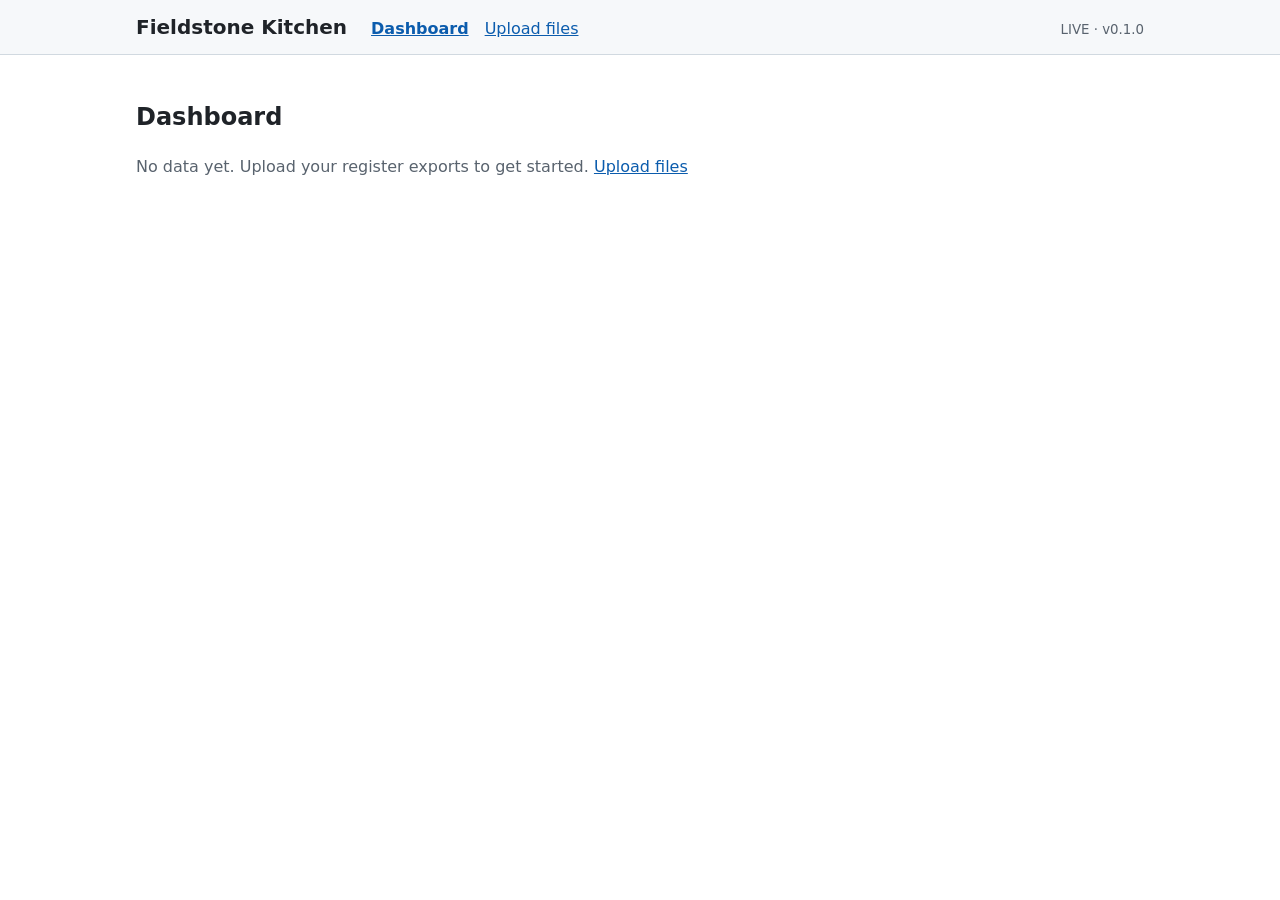
==== fuad/live/index.html @ 7886af67 "promote fuad live" ====
<!doctype html>
<html lang="en">
  <head>
    <meta charset="UTF-8" />
    <meta name="viewport" content="width=device-width, initial-scale=1.0" />
    <title>Fieldstone Kitchen</title>
    <script type="module" crossorigin src="./assets/index-jzZAbOwl.js"></script>
    <link rel="stylesheet" crossorigin href="./assets/index-DM6PbpDL.css">
  </head>
  <body>
    <div id="root"></div>
  </body>
</html>
---- fuad/live/assets/index-DM6PbpDL.css ----
:root{--font:system-ui, -apple-system, "Segoe UI", Roboto, sans-serif;--font-mono:ui-monospace, "SF Mono", Menlo, monospace;--text:#1f2328;--text-muted:#59636e;--bg:#fff;--bg-subtle:#f6f8fa;--border:#d1d9e0;--accent:#0b5cad;--accent-bg:#e8f1fb;--ok:#1a7f37;--ok-bg:#e9f7ec;--warn:#9a6700;--warn-bg:#fff8c5;--bad:#cf222e;--bad-bg:#ffebe9;--space-1:4px;--space-2:8px;--space-3:12px;--space-4:16px;--space-6:24px;--space-8:32px;--radius:8px;--max-width:1040px;--size-sm:.875rem;--size-md:1rem;--size-lg:1.25rem;--size-xl:1.75rem}*{box-sizing:border-box}body{font-family:var(--font);color:var(--text);background:var(--bg);font-size:var(--size-md);margin:0;line-height:1.5}a{color:var(--accent)}table{border-collapse:collapse;width:100%}th,td{text-align:left;padding:var(--space-2) var(--space-3);border-bottom:1px solid var(--border)}th{font-size:var(--size-sm);color:var(--text-muted);font-weight:600}td.num,th.num{text-align:right;font-variant-numeric:tabular-nums}.card{border:1px solid var(--border);border-radius:var(--radius);padding:var(--space-4);background:var(--bg)}.muted{color:var(--text-muted)}.badge{padding:0 var(--space-2);font-size:var(--size-sm);border-radius:999px;display:inline-block}.badge.ok{color:var(--ok);background:var(--ok-bg)}.badge.warn{color:var(--warn);background:var(--warn-bg)}.badge.bad{color:var(--bad);background:var(--bad-bg)}
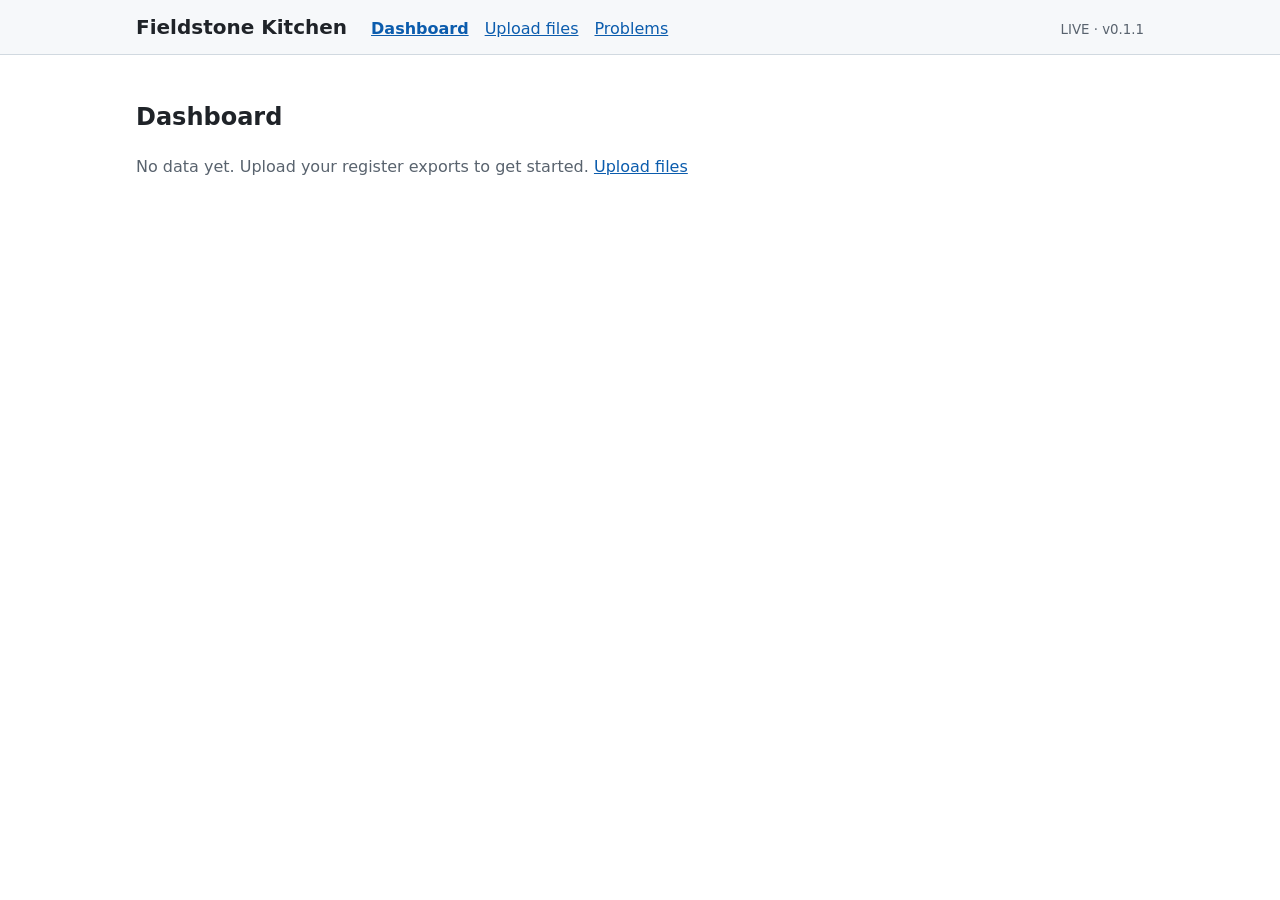
==== commit aa48dccf: "promote fuad live" ====
--- a/fuad/live/index.html
+++ b/fuad/live/index.html
@@ -4,7 +4,7 @@
     <meta charset="UTF-8" />
     <meta name="viewport" content="width=device-width, initial-scale=1.0" />
     <title>Fieldstone Kitchen</title>
-    <script type="module" crossorigin src="./assets/index-jzZAbOwl.js"></script>
+    <script type="module" crossorigin src="./assets/index-Cm_ZsHpG.js"></script>
     <link rel="stylesheet" crossorigin href="./assets/index-DM6PbpDL.css">
   </head>
   <body>
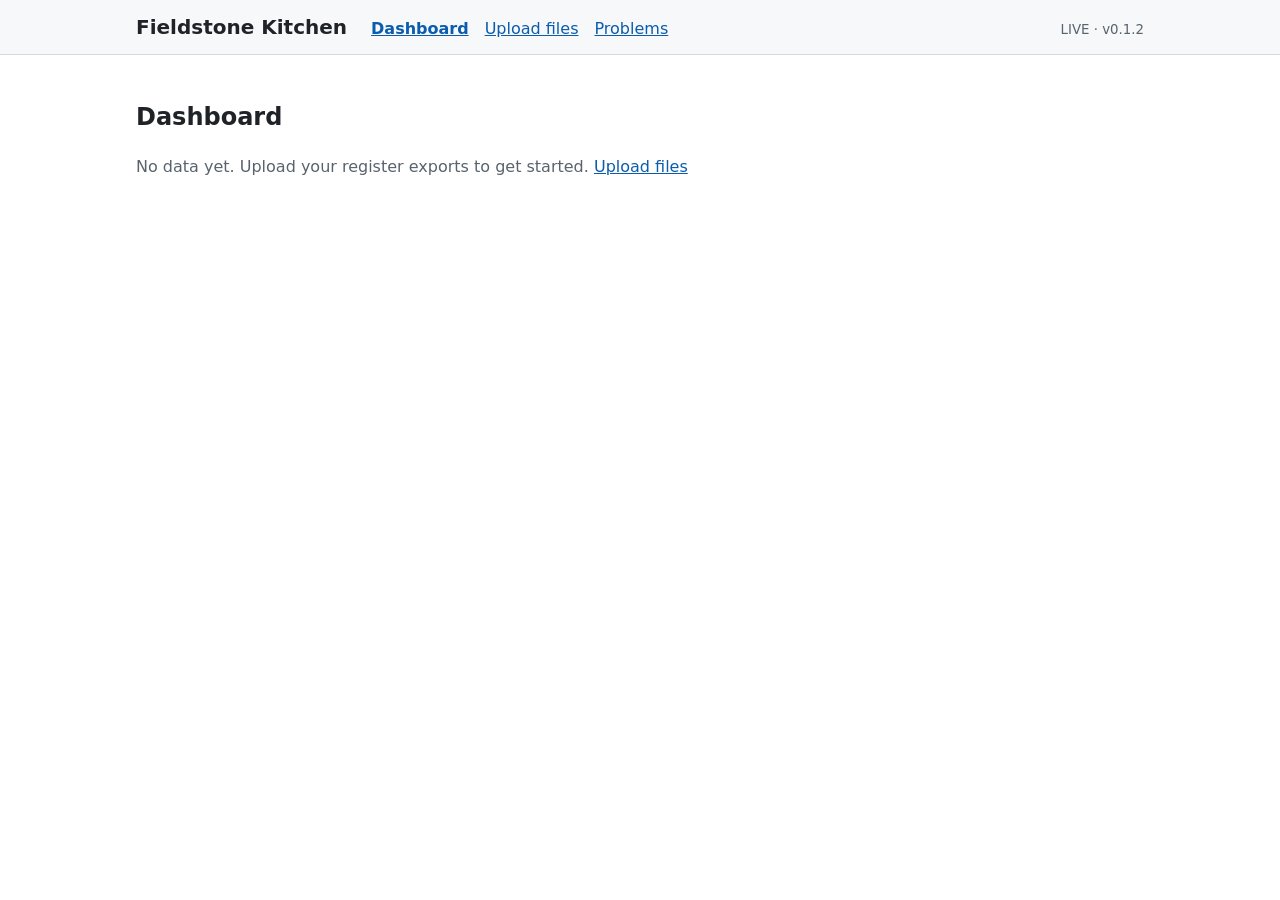
==== commit bc1536f8: "promote fuad live" ====
--- a/fuad/live/index.html
+++ b/fuad/live/index.html
@@ -4,7 +4,7 @@
     <meta charset="UTF-8" />
     <meta name="viewport" content="width=device-width, initial-scale=1.0" />
     <title>Fieldstone Kitchen</title>
-    <script type="module" crossorigin src="./assets/index-Cm_ZsHpG.js"></script>
+    <script type="module" crossorigin src="./assets/index-DxgspjTO.js"></script>
     <link rel="stylesheet" crossorigin href="./assets/index-DM6PbpDL.css">
   </head>
   <body>
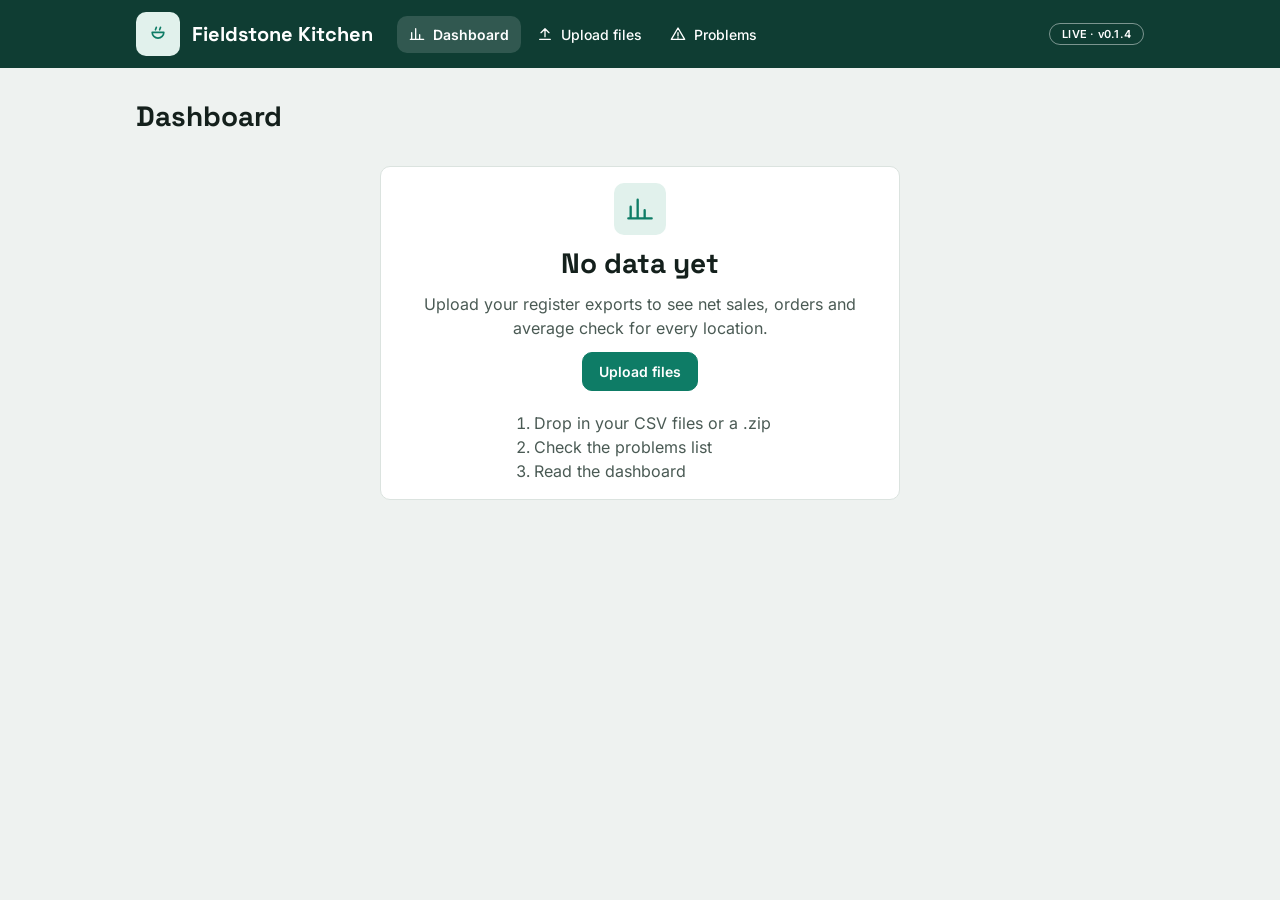
==== commit 8485acce: "promote fuad live" ====
--- a/fuad/live/index.html
+++ b/fuad/live/index.html
@@ -4,8 +4,8 @@
     <meta charset="UTF-8" />
     <meta name="viewport" content="width=device-width, initial-scale=1.0" />
     <title>Fieldstone Kitchen</title>
-    <script type="module" crossorigin src="./assets/index-DxgspjTO.js"></script>
-    <link rel="stylesheet" crossorigin href="./assets/index-DM6PbpDL.css">
+    <script type="module" crossorigin src="./assets/index-cHxxa1r2.js"></script>
+    <link rel="stylesheet" crossorigin href="./assets/index-pqCpgDlI.css">
   </head>
   <body>
     <div id="root"></div>
--- a/fuad/live/assets/index-pqCpgDlI.css
+++ b/fuad/live/assets/index-pqCpgDlI.css
@@ -0,0 +1 @@
+@font-face{font-family:Inter Variable;font-style:normal;font-display:swap;font-weight:100 900;src:url(./inter-cyrillic-ext-wght-normal-BOeWTOD4.woff2)format("woff2-variations");unicode-range:U+460-52F,U+1C80-1C8A,U+20B4,U+2DE0-2DFF,U+A640-A69F,U+FE2E-FE2F}@font-face{font-family:Inter Variable;font-style:normal;font-display:swap;font-weight:100 900;src:url(./inter-cyrillic-wght-normal-DqGufNeO.woff2)format("woff2-variations");unicode-range:U+301,U+400-45F,U+490-491,U+4B0-4B1,U+2116}@font-face{font-family:Inter Variable;font-style:normal;font-display:swap;font-weight:100 900;src:url(./inter-greek-ext-wght-normal-DlzME5K_.woff2)format("woff2-variations");unicode-range:U+1F??}@font-face{font-family:Inter Variable;font-style:normal;font-display:swap;font-weight:100 900;src:url(./inter-greek-wght-normal-CkhJZR-_.woff2)format("woff2-variations");unicode-range:U+370-377,U+37A-37F,U+384-38A,U+38C,U+38E-3A1,U+3A3-3FF}@font-face{font-family:Inter Variable;font-style:normal;font-display:swap;font-weight:100 900;src:url(./inter-vietnamese-wght-normal-CBcvBZtf.woff2)format("woff2-variations");unicode-range:U+102-103,U+110-111,U+128-129,U+168-169,U+1A0-1A1,U+1AF-1B0,U+300-301,U+303-304,U+308-309,U+323,U+329,U+1EA0-1EF9,U+20AB}@font-face{font-family:Inter Variable;font-style:normal;font-display:swap;font-weight:100 900;src:url(./inter-latin-ext-wght-normal-DO1Apj_S.woff2)format("woff2-variations");unicode-range:U+100-2BA,U+2BD-2C5,U+2C7-2CC,U+2CE-2D7,U+2DD-2FF,U+304,U+308,U+329,U+1D00-1DBF,U+1E00-1E9F,U+1EF2-1EFF,U+2020,U+20A0-20AB,U+20AD-20C0,U+2113,U+2C60-2C7F,U+A720-A7FF}@font-face{font-family:Inter Variable;font-style:normal;font-display:swap;font-weight:100 900;src:url(./inter-latin-wght-normal-Dx4kXJAl.woff2)format("woff2-variations");unicode-range:U+??,U+131,U+152-153,U+2BB-2BC,U+2C6,U+2DA,U+2DC,U+304,U+308,U+329,U+2000-206F,U+20AC,U+2122,U+2191,U+2193,U+2212,U+2215,U+FEFF,U+FFFD}@font-face{font-family:Space Grotesk Variable;font-style:normal;font-display:swap;font-weight:300 700;src:url(./space-grotesk-vietnamese-wght-normal-D0rl6rjA.woff2)format("woff2-variations");unicode-range:U+102-103,U+110-111,U+128-129,U+168-169,U+1A0-1A1,U+1AF-1B0,U+300-301,U+303-304,U+308-309,U+323,U+329,U+1EA0-1EF9,U+20AB}@font-face{font-family:Space Grotesk Variable;font-style:normal;font-display:swap;font-weight:300 700;src:url(./space-grotesk-latin-ext-wght-normal-D9tNdqV9.woff2)format("woff2-variations");unicode-range:U+100-2BA,U+2BD-2C5,U+2C7-2CC,U+2CE-2D7,U+2DD-2FF,U+304,U+308,U+329,U+1D00-1DBF,U+1E00-1E9F,U+1EF2-1EFF,U+2020,U+20A0-20AB,U+20AD-20C0,U+2113,U+2C60-2C7F,U+A720-A7FF}@font-face{font-family:Space Grotesk Variable;font-style:normal;font-display:swap;font-weight:300 700;src:url(./space-grotesk-latin-wght-normal-BhU9QXUp.woff2)format("woff2-variations");unicode-range:U+??,U+131,U+152-153,U+2BB-2BC,U+2C6,U+2DA,U+2DC,U+304,U+308,U+329,U+2000-206F,U+20AC,U+2122,U+2191,U+2193,U+2212,U+2215,U+FEFF,U+FFFD}:root{--font:"Inter Variable", system-ui, -apple-system, "Segoe UI", Roboto, sans-serif;--font-display:"Space Grotesk Variable", system-ui, -apple-system, "Segoe UI", Roboto, sans-serif;--font-mono:ui-monospace, "SF Mono", Menlo, monospace;--pine:#0f3d33;--on-pine:#fff;--on-pine-soft:#ffffff24;--on-pine-line:#ffffff73;--accent:#0e7c66;--on-accent:#fff;--mist:#e1f1ec;--page:#eef2f0;--surface:#fff;--surface-subtle:#f6f8f7;--border:#dbe3df;--text:#14201c;--text-muted:#4a5a54;--warn-bg:#fff3d6;--warn:#8a5a00;--bad-bg:#fdecec;--bad:#b4232f;--ok-bg:#e5f5ea;--ok:#17703a;--focus:#0e7c66;--focus-on-pine:#9fe3d1;--space-1:4px;--space-2:8px;--space-3:12px;--space-4:16px;--space-5:20px;--space-6:24px;--space-8:32px;--space-12:48px;--radius:10px;--radius-pill:999px;--max-width:1040px;--size-xs:.6875rem;--size-sm:.875rem;--size-md:1rem;--size-lg:1.25rem;--size-xl:1.75rem;--size-hero:2.25rem;--size-figure:1.625rem;--size-title:1.75rem}@media (prefers-color-scheme:dark){:root{--pine:#0b2b24;--on-pine:#fff;--accent:#4cc3a5;--on-accent:#0b1411;--mist:#17362e;--page:#0b1411;--surface:#13201b;--surface-subtle:#172620;--border:#2a3b35;--text:#e4ece8;--text-muted:#a5b5af;--warn-bg:#33290f;--warn:#f2c46b;--bad-bg:#3a1a1d;--bad:#ff9a9f;--ok-bg:#12301d;--ok:#7fd8a0;--focus:#4cc3a5}}*{box-sizing:border-box}body{font-family:var(--font);color:var(--text);background:var(--page);font-size:var(--size-md);margin:0;line-height:1.5}h1,h2,h3,h4{font-family:var(--font-display);line-height:1.2}h2{font-size:var(--size-title);margin:var(--space-2) 0 var(--space-1)}a{color:var(--accent)}.sr-only{clip-path:inset(50%);white-space:nowrap;border:0;width:1px;height:1px;margin:-1px;padding:0;position:absolute;overflow:hidden}.muted{color:var(--text-muted)}.num{font-variant-numeric:tabular-nums}a:focus-visible,button:focus-visible,input:focus-visible,[tabindex]:focus-visible{outline:2px solid var(--focus);outline-offset:2px}.header a:focus-visible,.header button:focus-visible{outline-color:var(--focus-on-pine)}.header{background:var(--pine);color:var(--on-pine)}.header-inner{max-width:var(--max-width);padding:var(--space-3) var(--space-4);gap:var(--space-6);align-items:center;margin:0 auto;display:flex}.brand{align-items:center;gap:var(--space-3);font-size:var(--size-lg);margin:0;display:flex}.nav{gap:var(--space-1);flex:1;display:flex}.nav a{align-items:center;gap:var(--space-2);padding:var(--space-2) var(--space-3);border-radius:var(--radius);color:var(--on-pine);font-size:var(--size-sm);font-weight:500;text-decoration:none;display:inline-flex}.nav a[aria-current=page]{background:var(--on-pine-soft);font-weight:600}.nav-count{background:var(--mist);color:var(--text);border-radius:var(--radius-pill);padding:0 var(--space-2);font-size:var(--size-xs);font-weight:700}.env-pill{border:1px solid var(--on-pine-line);border-radius:var(--radius-pill);padding:2px var(--space-3);font-size:var(--size-xs);letter-spacing:.02em;font-weight:600}.newer{background:var(--warn-bg);color:var(--warn);padding:var(--space-2) var(--space-4);text-align:center}.main{max-width:var(--max-width);padding:var(--space-6) var(--space-4) var(--space-12);margin:0 auto}.card{border:1px solid var(--border);border-radius:var(--radius);padding:var(--space-4);background:var(--surface)}.card.flush{padding:0;overflow:hidden}.card-head{justify-content:space-between;align-items:center;gap:var(--space-4);padding:var(--space-4);display:flex}.card-head h3{font-size:var(--size-md);margin:0}.page-head{justify-content:space-between;align-items:flex-start;gap:var(--space-4);display:flex}.page-head p{margin:0 0 var(--space-4)}.stack>*+*{margin-top:var(--space-4)}.eyebrow{font-size:var(--size-xs);letter-spacing:.06em;text-transform:uppercase;color:var(--text-muted);font-weight:600}.btn{align-items:center;gap:var(--space-2);padding:var(--space-2) var(--space-4);border-radius:var(--radius);border:1px solid var(--accent);font:inherit;font-size:var(--size-sm);cursor:pointer;background:var(--surface);color:var(--accent);font-weight:600;text-decoration:none;display:inline-flex}.btn.solid{background:var(--accent);color:var(--on-accent)}.btn.link{padding:var(--space-1);background:0 0;border:0;text-decoration:underline}.btn.small{padding:var(--space-1) var(--space-3);border-color:var(--border);color:var(--text);border-radius:var(--radius-pill);font-weight:500}.btn.small[aria-pressed=true]{background:var(--mist);border-color:var(--accent)}.strip{gap:var(--space-3);padding:var(--space-3) var(--space-4);border-radius:var(--radius);background:var(--warn-bg);color:var(--warn);border:1px solid var(--border);align-items:flex-start;display:flex}.strip p{margin:0}.strip p+p{margin-top:var(--space-1)}.strip a{color:inherit;font-weight:600}.strip-title{font-weight:700;font-family:var(--font-display)}.filter-row{gap:var(--space-3);border:0;flex-wrap:wrap;align-items:center;margin:0;padding:0;display:flex}.filter-row+.filter-row{margin-top:var(--space-3)}.filter-label{width:72px;padding:0}.chip{align-items:center;gap:var(--space-2);padding:var(--space-1) var(--space-3);border-radius:var(--radius-pill);border:1px solid var(--border);background:var(--surface);font-size:var(--size-sm);cursor:pointer;display:inline-flex}.chip.on{background:var(--mist);border-color:var(--accent)}.chip.disabled{cursor:not-allowed;opacity:.8}.chip input{opacity:0;width:1px;height:1px;margin:0;position:absolute}.chip:has(input:focus-visible){outline:2px solid var(--focus);outline-offset:2px}.chip .tick{color:var(--accent)}.date-input{font:inherit;font-size:var(--size-sm);padding:var(--space-1) var(--space-3);border:1px solid var(--border);border-radius:var(--radius);background:var(--surface);color:var(--text)}.tiles{gap:var(--space-3);grid-template-columns:1.4fr 1fr 1fr 1fr;display:grid}.tile{border:1px solid var(--border);border-radius:var(--radius);background:var(--surface);padding:var(--space-4);gap:var(--space-2);flex-direction:column;display:flex}.tile.lead{background:var(--pine);color:var(--on-pine);border-color:var(--pine)}.tile-figure{font-family:var(--font-display);font-size:var(--size-figure);font-variant-numeric:tabular-nums;font-weight:700}.tile.lead .tile-figure{font-size:var(--size-hero)}.tile-note{font-size:var(--size-sm);color:var(--text-muted)}.tile.lead .eyebrow,.tile.lead .tile-note{color:var(--on-pine)}.pill{align-items:center;gap:var(--space-1);padding:0 var(--space-2);border-radius:var(--radius-pill);font-size:var(--size-sm);background:var(--warn-bg);color:var(--warn);align-self:flex-start;font-weight:600;display:inline-flex}.tile.lead .pill{background:var(--on-pine-soft);color:var(--on-pine)}.chart-wrap{padding:0 var(--space-4) var(--space-4);position:relative}.chart-legend{gap:var(--space-4);font-size:var(--size-sm);color:var(--text-muted);display:flex}.chart-legend span{align-items:center;gap:var(--space-2);display:inline-flex}.swatch{background:var(--accent);border-radius:3px;width:12px;height:12px}.swatch.hatched{background:repeating-linear-gradient(45deg, var(--warn) 0 2px, var(--warn-bg) 2px 4px);border:1px dashed var(--warn)}.chart-bar{fill:var(--accent)}.chart-slot:focus{outline:none}.chart-slot:focus-visible .chart-focus,.chart-slot:focus .chart-focus{stroke:var(--focus)}.chart-focus{fill:none;stroke:#0000;stroke-width:2px}.chart-tooltip{z-index:1;pointer-events:none;background:var(--pine);color:var(--on-pine);border-radius:var(--radius);padding:var(--space-2) var(--space-3);font-size:var(--size-sm);white-space:nowrap;position:absolute;transform:translate(-50%,-100%)}.chart-tooltip strong,.chart-tooltip span{display:block}table{border-collapse:collapse;width:100%}th,td{text-align:left;padding:var(--space-3) var(--space-4);border-bottom:1px solid var(--border);vertical-align:middle}th{font-size:var(--size-xs);color:var(--text-muted);letter-spacing:.06em;text-transform:uppercase;background:var(--surface-subtle);font-weight:600}tbody tr:last-child td{border-bottom:0}td.num,th.num{text-align:right;font-variant-numeric:tabular-nums}tfoot td{background:var(--surface-subtle);border-top:1px solid var(--border);border-bottom:0;font-weight:700}.share{align-items:center;gap:var(--space-3);justify-content:flex-end;display:inline-flex}.share-track{border-radius:var(--radius-pill);background:var(--mist);width:56px;height:6px;overflow:hidden}.share-fill{background:var(--accent);border-radius:var(--radius-pill);height:100%;display:block}.code-box{background:var(--page);border-radius:var(--radius);max-width:34ch;padding:var(--space-1) var(--space-2);font-family:var(--font-mono);font-size:var(--size-sm);white-space:pre-wrap;overflow-wrap:anywhere;display:block}.badge{align-items:center;gap:var(--space-1);padding:0 var(--space-2);border-radius:var(--radius-pill);font-size:var(--size-sm);white-space:nowrap;font-weight:600;display:inline-flex}.badge.ok{color:var(--ok);background:var(--ok-bg)}.badge.warn{color:var(--warn);background:var(--warn-bg)}.badge.bad{color:var(--bad);background:var(--bad-bg)}.badge.neutral{color:var(--text-muted);background:var(--border)}.warn-text{color:var(--warn)}.bad-text{color:var(--bad)}.drop{border:2px dashed var(--accent);background:var(--mist);border-radius:var(--radius);padding:var(--space-8);text-align:center}.drop.dragging{background:color-mix(in srgb, var(--accent) 22%, var(--surface));border-style:solid}.drop-icon{padding:var(--space-3);background:var(--surface);border-radius:var(--radius);color:var(--accent);display:inline-flex}.drop-title{font-family:var(--font-display);font-weight:700;font-size:var(--size-lg);margin:var(--space-3) 0 var(--space-1)}.drop-hint{margin:0 0 var(--space-4);font-size:var(--size-sm);color:var(--text-muted)}.icon-tile{padding:var(--space-3);border-radius:var(--radius);background:var(--mist);color:var(--accent);display:inline-flex}.summary{grid-template-columns:repeat(auto-fit,minmax(170px,1fr));margin:0;display:grid}.summary>div{padding:var(--space-4);border-right:1px solid var(--border);border-bottom:1px solid var(--border);flex-direction:column-reverse;display:flex}.summary dd{font-family:var(--font-display);font-size:var(--size-figure);font-variant-numeric:tabular-nums;margin:0;font-weight:700}.summary dt{font-size:var(--size-sm);color:var(--text-muted)}.summary .emphasis dd{color:var(--warn)}.tabs{gap:var(--space-2);border-bottom:1px solid var(--border);margin-bottom:var(--space-4);display:flex}.tab{align-items:center;gap:var(--space-2);padding:var(--space-3) var(--space-4);font:inherit;color:var(--text-muted);cursor:pointer;background:0 0;border:0;border-bottom:2px solid #0000;margin-bottom:-1px;font-weight:500;display:inline-flex}.tab[aria-selected=true]{color:var(--text);border-bottom-color:var(--accent);font-weight:600}.tab-pill{background:var(--border);color:var(--text);border-radius:var(--radius-pill);padding:0 var(--space-2);font-size:var(--size-xs);font-weight:700}.empty{max-width:520px;margin:var(--space-8) auto;text-align:center;align-items:center;gap:var(--space-3);flex-direction:column;display:flex}.empty h3{font-size:var(--size-xl);margin:0}.empty p{margin:0}.steps{text-align:left;margin:var(--space-2) 0 0;padding-left:var(--space-6);color:var(--text-muted)}
